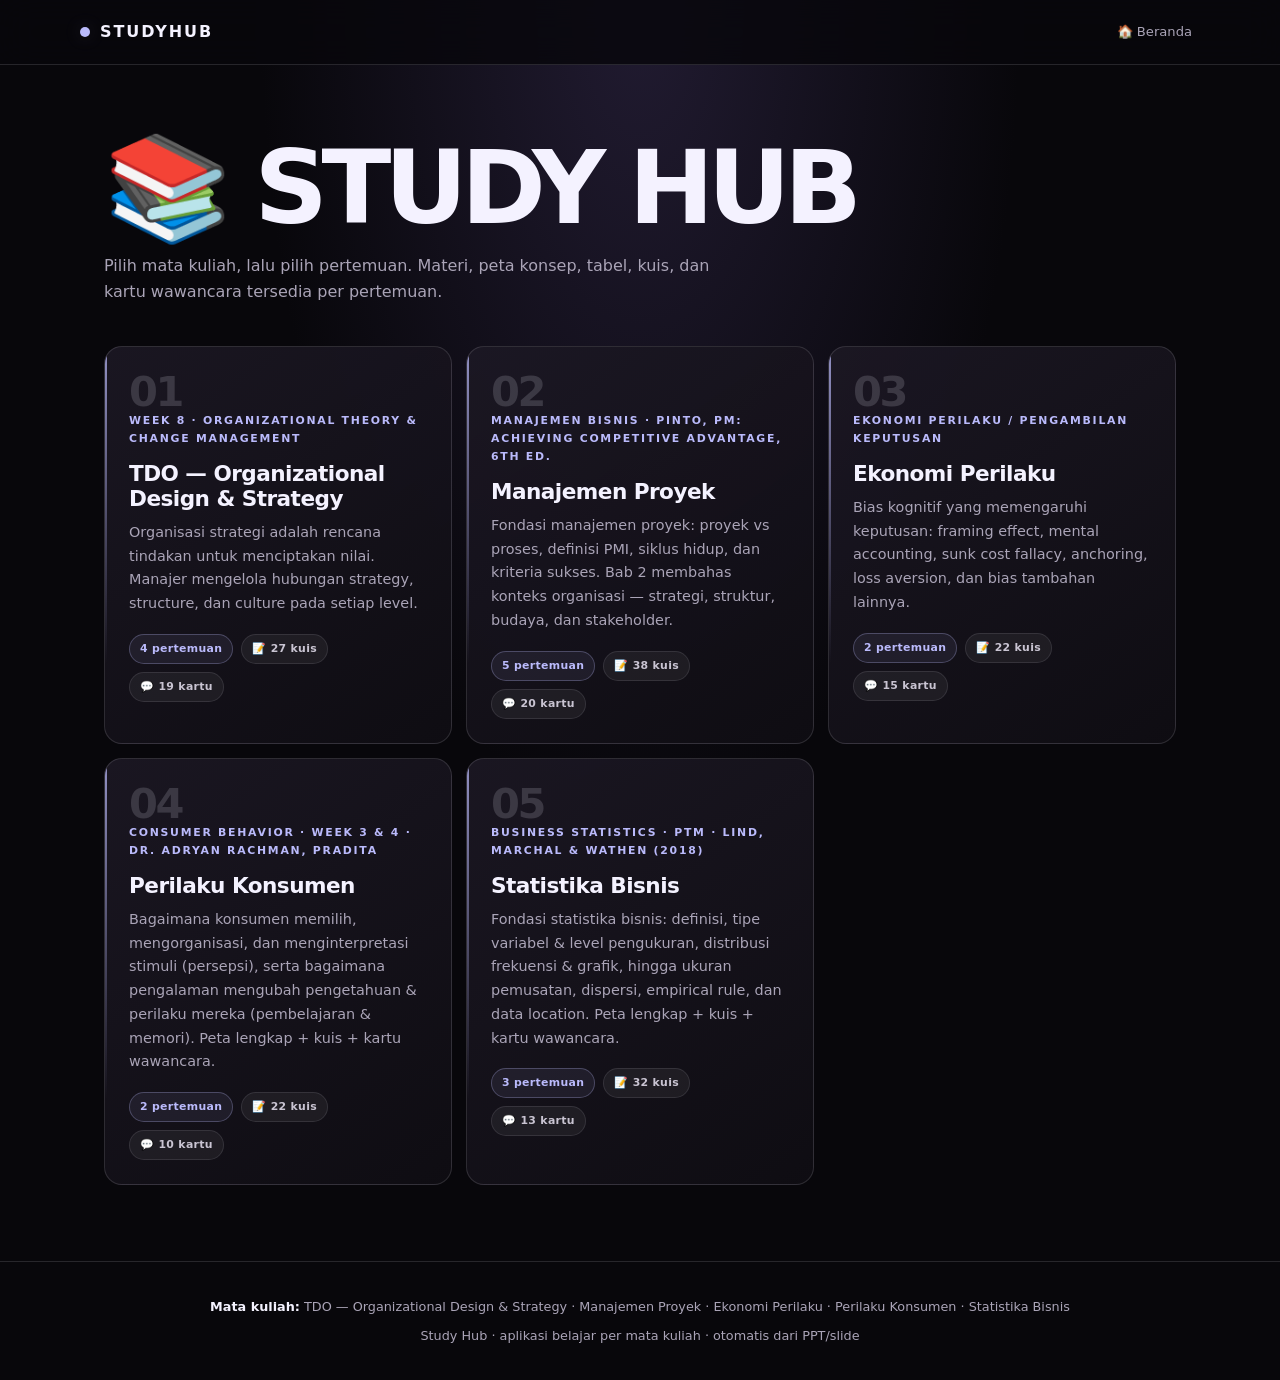
==== StudyHub-Modular/index.html @ 3ec59816 "Add modular StudyHub with refreshed design" ====
<!DOCTYPE html>
<html lang="id">
<head>
<meta charset="UTF-8">
<meta name="viewport" content="width=device-width, initial-scale=1.0">
<title>Belajar — Study Hub per Mata Kuliah</title>
<link rel="stylesheet" href="style.css">
</head>
<body>

<div class="topbar">
  <div class="wrap topin">
    <div class="brand" onclick="goHome()"><span class="dot"></span>StudyHub</div>
    <div class="crumbs" id="crumbs"></div>
  </div>
</div>

<div class="wrap">
  <!-- HOME: daftar mata kuliah -->
  <div class="view" id="viewHome">
    <h1 class="htitle">📚 Study Hub</h1>
    <p class="hsub">Pilih mata kuliah, lalu pilih pertemuan. Materi, peta konsep, tabel, kuis, dan kartu wawancara tersedia per pertemuan.</p>
    <div class="cgrid" id="courseGrid"></div>
  </div>

  <!-- COURSE: pilihan pertemuan -->
  <div class="view" id="viewCourse" hidden>
    <button class="backbtn" onclick="goHome()">← Kembali ke daftar mata kuliah</button>
    <div id="courseHead"></div>
    <h3 style="margin:22px 0 12px;font-size:1.1rem">Pilih pertemuan</h3>
    <div class="plist" id="ptmList"></div>
  </div>

  <!-- PERTEMUAN: konten -->
  <div class="view" id="viewPtm" hidden>
    <button class="backbtn" onclick="goCourse(cur.course)">← Kembali ke pertemuan</button>
    <div id="ptmMount"></div>
  </div>
</div>

<footer>
  <div class="wrap">
    <p id="footSrc"></p>
    <p style="margin-top:8px">Study Hub · aplikasi belajar per mata kuliah · otomatis dari PPT/slide</p>
  </div>
</footer>

<script src="data/tdo.js"></script>
<script src="data/manajemen-proyek.js"></script>
<script src="data/ekonomi-perilaku.js"></script>
<script src="data/perilaku-konsumen.js"></script>
<script src="data/statistika-bisnis.js"></script>
<script src="app.js"></script>
</body>
</html>
---- StudyHub-Modular/style.css ----
:root{
  --bg:#08070b; --bg2:#121017; --card:#17141d; --card2:#211c29;
  --ink:#f4f2ff; --muted:#aaa4b7; --line:rgba(244,242,255,.13);
  --accent:#babafb; --accent2:#8878ff; --ok:#72d4ad; --bad:#ff718c; --warn:#f2b979;
  --warm:#f4f2ff; --panel:#100e14; --glow:rgba(186,186,251,.18);
}
*{box-sizing:border-box;margin:0;padding:0}
html{scroll-behavior:smooth}
body{font-family:system-ui,-apple-system,'Segoe UI',sans-serif;
  background:radial-gradient(ellipse at 50% 0%,#211b31 0,var(--bg) 42%);
  color:var(--ink);line-height:1.65;-webkit-font-smoothing:antialiased}
a{color:var(--accent);text-decoration:none;transition:color .2s} a:hover{color:#fff}
.wrap{max-width:1120px;margin:0 auto;padding:0 24px}

/* ---------- top bar ---------- */
.topbar{position:sticky;top:0;z-index:50;background:rgba(8,7,11,.82);
  backdrop-filter:blur(18px);border-bottom:1px solid var(--line)}
.topin{display:flex;align-items:center;justify-content:space-between;padding:16px 0;gap:10px}
.brand{font-weight:800;letter-spacing:.12em;text-transform:uppercase;display:flex;align-items:center;gap:10px;white-space:nowrap;cursor:pointer}
.brand .dot{width:10px;height:10px;border-radius:50%;background:var(--accent);box-shadow:0 0 18px var(--glow)}
.crumbs{display:flex;gap:6px;align-items:center;flex-wrap:wrap;color:var(--muted);font-size:.82rem;min-width:0}
.crumbs button{background:none;border:none;color:var(--muted);cursor:pointer;font:inherit;padding:5px 8px;border-radius:999px;transition:.2s}
.crumbs button:hover{color:var(--ink);background:rgba(244,242,255,.08)}
.crumbs .cur{color:var(--ink);font-weight:600}
.crumbs .sep{opacity:.4}

/* ---------- views ---------- */
.view{padding:clamp(32px,6vw,76px) 0;min-height:60vh}
.view[hidden]{display:none}
.htitle{font-size:clamp(3rem,8vw,6.4rem);letter-spacing:-.065em;line-height:.92;font-weight:700;text-transform:uppercase;margin-bottom:18px;max-width:900px}
.hsub{color:var(--muted);font-size:1rem;margin-bottom:40px;max-width:620px}

/* course grid */
.cgrid{display:grid;grid-template-columns:repeat(auto-fill,minmax(280px,1fr));gap:14px}
.ccard{position:relative;background:linear-gradient(145deg,rgba(28,24,36,.92),rgba(15,13,19,.96));
  border:1px solid var(--line);border-radius:18px;padding:24px;cursor:pointer;transition:transform .28s,border-color .28s,background .28s;overflow:hidden;min-height:220px}
.ccard:before{content:"";position:absolute;inset:0 auto 0 0;width:2px;background:linear-gradient(180deg,var(--accent),transparent 80%);opacity:.75}
.ccard:hover{transform:translateY(-5px);border-color:rgba(186,186,251,.42);background:linear-gradient(145deg,#211b2b,#15121b)}
.ccard .cnum{font-size:2.6rem;font-weight:700;color:rgba(244,242,255,.16);line-height:1;letter-spacing:-.06em}
.ccard h3{font-size:1.35rem;margin:14px 0 6px;letter-spacing:-.025em;line-height:1.15}
.ccard .ceb{color:var(--accent);font-weight:600;font-size:.68rem;letter-spacing:.16em;text-transform:uppercase}
.ccard p{color:var(--muted);font-size:.9rem;margin-top:9px;max-width:56ch}
.ccard .ctags{display:flex;gap:8px;flex-wrap:wrap;margin-top:18px}
.tag{font-size:.68rem;font-weight:600;letter-spacing:.03em;padding:5px 10px;border-radius:999px;background:rgba(244,242,255,.055);color:#c9c4d2;border:1px solid rgba(244,242,255,.1)}
.tag.a{color:var(--accent);border-color:rgba(186,186,251,.28);background:rgba(186,186,251,.08)}

/* pertemuan list */
.plist{display:grid;grid-template-columns:repeat(auto-fill,minmax(300px,1fr));gap:12px}
.pcard{background:rgba(23,20,29,.82);border:1px solid var(--line);
  border-radius:14px;padding:17px;cursor:pointer;transition:.24s;display:flex;gap:14px;align-items:flex-start}
.pcard:hover{transform:translateY(-3px);border-color:rgba(186,186,251,.38);background:#1d1924}
.pcard .pnum{flex:0 0 44px;height:44px;border-radius:50%;background:rgba(186,186,251,.12);
  color:var(--accent);font-weight:700;display:grid;place-items:center;font-size:.95rem}
.pcard h4{font-size:1.05rem;margin-bottom:4px}
.pcard .psub{color:var(--muted);font-size:.86rem}
.pcard .ptags{display:flex;gap:7px;flex-wrap:wrap;margin-top:10px}

/* content sections */
.course{padding:10px 0}
.cbanner{display:flex;align-items:flex-start;gap:18px;margin-bottom:14px;flex-wrap:wrap}
.cnum{font-size:2.6rem;font-weight:700;color:rgba(244,242,255,.18);line-height:1;letter-spacing:-.06em}
.chdr h2{font-size:clamp(1.8rem,4vw,3rem);letter-spacing:-.045em;line-height:1.02;margin:5px 0}
.eyebrow{color:var(--accent);font-weight:600;font-size:.68rem;letter-spacing:.16em;text-transform:uppercase}
.csummary{color:var(--muted);margin-top:8px;max-width:720px}
.ptitle{margin:22px 0 4px;font-size:1.35rem;letter-spacing:-.02em}
.subsec{margin:34px 0}
.sec-h{display:flex;align-items:center;gap:12px;margin-bottom:12px}
.sec-h h3{font-size:1.3rem;letter-spacing:-.025em}
.sec-h .n{background:rgba(186,186,251,.1);color:var(--accent);font-weight:700;font-size:.8rem;
  width:30px;height:30px;border-radius:50%;display:grid;place-items:center}
.sec-sub{color:var(--muted);margin-bottom:16px;max-width:720px;font-size:.92rem}
.backbtn{background:rgba(244,242,255,.055);color:var(--muted);border:1px solid var(--line);
  padding:9px 15px;border-radius:999px;cursor:pointer;font:inherit;font-size:.84rem;font-weight:600;margin-bottom:12px;transition:.2s}
.backbtn:hover{color:var(--ink);border-color:rgba(186,186,251,.45);background:rgba(186,186,251,.08)}
.tbl-wrap{overflow-x:auto;border:1px solid var(--line);border-radius:13px;background:rgba(18,16,23,.7)}
.tbl-wrap table{border-collapse:collapse;width:100%;font-size:.88rem;min-width:560px}
.tbl-wrap th,.tbl-wrap td{padding:11px 13px;text-align:left;border-bottom:1px solid var(--line);vertical-align:top}
.tbl-wrap th{background:rgba(186,186,251,.08);font-weight:700}
.tbl-wrap td.f{font-weight:700;color:var(--accent)}
.tbl-wrap tr:last-child td{border-bottom:none}
.low{color:#8de0bd}.diff{color:#ff9aad}
.qbox{background:linear-gradient(145deg,#191620,#100e14);border:1px solid var(--line);border-radius:16px;padding:22px}
.qmeta{display:flex;justify-content:space-between;color:var(--muted);font-size:.82rem;margin:4px 0 12px}
.pbar{height:5px;background:rgba(244,242,255,.1);border-radius:999px;overflow:hidden;margin-bottom:16px}
.pfill{height:100%;background:linear-gradient(90deg,var(--accent2),var(--accent));width:0;transition:.3s}
.qtext{font-size:1.08rem;font-weight:600;margin-bottom:14px}
.opts{display:flex;flex-direction:column;gap:9px}
.opt{text-align:left;background:rgba(244,242,255,.045);border:1px solid var(--line);color:var(--ink);
  padding:12px 14px;border-radius:10px;cursor:pointer;font-size:.94rem;transition:.18s;display:flex;gap:11px}
.opt:hover:not(:disabled){border-color:rgba(186,186,251,.55);background:rgba(186,186,251,.08)}
.opt .k{flex:0 0 23px;height:23px;border-radius:50%;background:rgba(244,242,255,.1);display:grid;place-items:center;font-weight:700;font-size:.76rem}
.opt.correct{border-color:var(--ok);background:rgba(114,212,173,.12)}
.opt.correct .k{background:var(--ok);color:#07140f}
.opt.wrong{border-color:var(--bad);background:rgba(255,113,140,.12)}
.opt.wrong .k{background:var(--bad);color:#1a070c}
.opt:disabled{cursor:default}
.fb{margin-top:13px;padding:12px 14px;border-radius:10px;font-size:.9rem;display:none;border-left:3px solid}
.fb.show{display:block}.fb.ok{background:rgba(114,212,173,.1);border-color:var(--ok)}
.fb.bad{background:rgba(255,113,140,.1);border-color:var(--bad)}
.btn{background:var(--accent);color:#100e14;border:none;
  padding:11px 18px;border-radius:999px;font-weight:700;cursor:pointer;margin-top:14px;transition:.2s}
.btn:hover{filter:brightness(1.12);transform:translateY(-1px)}
.btn.ghost{background:rgba(244,242,255,.06);color:var(--ink);border:1px solid var(--line)}
.scorepill{background:rgba(244,242,255,.07);padding:5px 13px;border-radius:999px;font-weight:700;font-size:.84rem}
.rescore{font-size:2.8rem;font-weight:700;text-align:center;color:var(--accent);margin:6px 0}
.review{margin-top:16px}
.rvi{padding:12px;border:1px solid var(--line);border-radius:10px;margin-bottom:8px;background:rgba(244,242,255,.04)}
.rvi .rq{font-weight:600;margin-bottom:3px;font-size:.9rem}.rvi .ra{font-size:.84rem}
.ra.ok{color:var(--ok)}.ra.bad{color:var(--bad)}
.hidden{display:none}
.wcard{background:linear-gradient(145deg,rgba(28,24,36,.9),rgba(16,14,20,.95));border:1px solid var(--line);border-radius:14px;padding:19px;margin-bottom:12px}
.wcard h4{font-size:1.02rem;margin-bottom:4px}
.wcard .concept{color:var(--accent);font-style:normal;font-size:.78rem;letter-spacing:.06em;text-transform:uppercase;margin-bottom:11px}
.wcard .q{margin:9px 0}
.wcard .q .t{font-weight:700}.wcard .q .a{color:var(--muted);font-size:.9rem}
footer{padding:34px 0;color:var(--muted);font-size:.8rem;text-align:center;border-top:1px solid var(--line)}
footer b{color:var(--ink)}
@media(max-width:600px){.wrap{padding:0 17px}.cbanner h2{font-size:1.6rem}.htitle{font-size:clamp(2.8rem,15vw,4.5rem)}.crumbs{font-size:.76rem}.ccard{min-height:0;padding:21px}.qbox{padding:16px}}
.grid{display:grid;grid-template-columns:repeat(auto-fill,minmax(258px,1fr));gap:12px}
.card{background:linear-gradient(145deg,rgba(28,24,36,.9),rgba(16,14,20,.95));border:1px solid var(--line);
  border-radius:14px;padding:19px;transition:.25s}
.card:hover{transform:translateY(-3px);border-color:rgba(186,186,251,.32);box-shadow:0 18px 40px rgba(0,0,0,.18)}
.card h4{font-size:1rem;margin-bottom:8px;display:flex;align-items:center;gap:8px}
.card .lvl{font-size:.62rem;font-weight:700;letter-spacing:.1em;padding:4px 9px;border-radius:999px;
  background:rgba(186,186,251,.1);color:var(--accent)}
.card p{color:var(--muted);font-size:.9rem}
.card ul{margin:8px 0 0 17px;color:var(--muted);font-size:.88rem}

.tbl-wrap{overflow-x:auto;border:1px solid var(--line);border-radius:13px}
table{border-collapse:collapse;width:100%;font-size:.88rem;min-width:560px}
th,td{padding:10px 12px;text-align:left;border-bottom:1px solid var(--line);vertical-align:top}
th{background:var(--card2);font-weight:700}
td.f{font-weight:700;color:var(--accent)}
tr:last-child td{border-bottom:none}
.low{color:#86efac}.diff{color:#fca5a5}

.qbox{background:var(--card);border:1px solid var(--line);border-radius:17px;padding:22px}
.qmeta{display:flex;justify-content:space-between;color:var(--muted);font-size:.83rem;margin:4px 0 12px}
.pbar{height:8px;background:var(--bg2);border-radius:999px;overflow:hidden;margin-bottom:16px}
.pfill{height:100%;background:linear-gradient(90deg,var(--accent),#a5f3fc);width:0;transition:.3s}
.qtext{font-size:1.08rem;font-weight:600;margin-bottom:14px}
.opts{display:flex;flex-direction:column;gap:9px}
.opt{text-align:left;background:var(--card2);border:2px solid var(--line);color:var(--ink);
  padding:11px 14px;border-radius:11px;cursor:pointer;font-size:.94rem;transition:.15s;display:flex;gap:11px}
.opt:hover:not(:disabled){border-color:var(--accent)}
.opt .k{flex:0 0 23px;height:23px;border-radius:50%;background:var(--line);display:grid;place-items:center;font-weight:700;font-size:.76rem}
.opt.correct{border-color:var(--ok);background:rgba(34,197,94,.13)}
.opt.correct .k{background:var(--ok);color:#05230f}
.opt.wrong{border-color:var(--bad);background:rgba(239,68,68,.13)}
.opt.wrong .k{background:var(--bad);color:#fff}
.opt:disabled{cursor:default}
.fb{margin-top:13px;padding:12px 14px;border-radius:11px;font-size:.9rem;display:none;border-left:4px solid}
.fb.show{display:block}.fb.ok{background:rgba(34,197,94,.12);border-color:var(--ok)}
.fb.bad{background:rgba(239,68,68,.12);border-color:var(--bad)}
.btn{background:linear-gradient(135deg,var(--accent),var(--accent2));color:#06122a;border:none;
  padding:10px 19px;border-radius:11px;font-weight:700;cursor:pointer;margin-top:14px;transition:.15s}
.btn:hover{filter:brightness(1.08)}
.btn.ghost{background:var(--card2);color:var(--ink);border:1px solid var(--line)}
.scorepill{background:var(--card2);padding:5px 13px;border-radius:999px;font-weight:700;font-size:.86rem}
.rescore{font-size:2.6rem;font-weight:800;text-align:center;color:var(--accent);margin:6px 0}
.review{margin-top:16px}
.rvi{padding:11px;border:1px solid var(--line);border-radius:10px;margin-bottom:8px;background:var(--card2)}
.rvi .rq{font-weight:600;margin-bottom:3px;font-size:.9rem}.rvi .ra{font-size:.84rem}
.ra.ok{color:var(--ok)}.ra.bad{color:var(--bad)}
.hidden{display:none}

.wcard{background:var(--card);border:1px solid var(--line);border-radius:15px;padding:17px;margin-bottom:13px}
.wcard h4{font-size:1.05rem;margin-bottom:3px}
.wcard .concept{color:var(--accent);font-style:italic;font-size:.86rem;margin-bottom:10px}
.wcard .q{margin:8px 0}
.wcard .q .t{font-weight:700}.wcard .q .a{color:var(--muted);font-size:.9rem}

/* quiz, table, interview cards, footer and responsive finishing */
.backbtn{background:rgba(244,242,255,.055);color:var(--muted);border:1px solid var(--line);padding:9px 15px;border-radius:999px;cursor:pointer;font:inherit;font-size:.84rem;font-weight:600;margin-bottom:12px;transition:.2s}
.backbtn:hover{color:var(--ink);border-color:rgba(186,186,251,.45);background:rgba(186,186,251,.08)}
.tbl-wrap{overflow-x:auto;border:1px solid var(--line);border-radius:13px;background:rgba(18,16,23,.7)}
table{border-collapse:collapse;width:100%;font-size:.88rem;min-width:560px}
th,td{padding:11px 13px;text-align:left;border-bottom:1px solid var(--line);vertical-align:top}
th{background:rgba(186,186,251,.08);font-weight:700}
td.f{font-weight:700;color:var(--accent)}
tr:last-child td{border-bottom:none}
.low{color:#8de0bd}.diff{color:#ff9aad}
.qbox{background:linear-gradient(145deg,#191620,#100e14);border:1px solid var(--line);border-radius:16px;padding:22px}
.qmeta{display:flex;justify-content:space-between;color:var(--muted);font-size:.82rem;margin:4px 0 12px}
.pbar{height:5px;background:rgba(244,242,255,.1);border-radius:999px;overflow:hidden;margin-bottom:16px}
.pfill{height:100%;background:linear-gradient(90deg,var(--accent2),var(--accent));width:0;transition:.3s}
.qtext{font-size:1.08rem;font-weight:600;margin-bottom:14px}
.opts{display:flex;flex-direction:column;gap:9px}
.opt{text-align:left;background:rgba(244,242,255,.045);border:1px solid var(--line);color:var(--ink);padding:12px 14px;border-radius:10px;cursor:pointer;font-size:.94rem;transition:.18s;display:flex;gap:11px}
.opt:hover:not(:disabled){border-color:rgba(186,186,251,.55);background:rgba(186,186,251,.08)}
.opt .k{flex:0 0 23px;height:23px;border-radius:50%;background:rgba(244,242,255,.1);display:grid;place-items:center;font-weight:700;font-size:.76rem}
.opt.correct{border-color:var(--ok);background:rgba(114,212,173,.12)}.opt.correct .k{background:var(--ok);color:#07140f}
.opt.wrong{border-color:var(--bad);background:rgba(255,113,140,.12)}.opt.wrong .k{background:var(--bad);color:#1a070c}
.opt:disabled{cursor:default}
.fb{margin-top:13px;padding:12px 14px;border-radius:10px;font-size:.9rem;display:none;border-left:3px solid}
.fb.show{display:block}.fb.ok{background:rgba(114,212,173,.1);border-color:var(--ok)}.fb.bad{background:rgba(255,113,140,.1);border-color:var(--bad)}
.btn{background:var(--accent);color:#100e14;border:none;padding:11px 18px;border-radius:999px;font-weight:700;cursor:pointer;margin-top:14px;transition:.2s}
.btn:hover{filter:brightness(1.12);transform:translateY(-1px)}.btn.ghost{background:rgba(244,242,255,.06);color:var(--ink);border:1px solid var(--line)}
.scorepill{background:rgba(244,242,255,.07);padding:5px 13px;border-radius:999px;font-weight:700;font-size:.84rem}
.rescore{font-size:2.8rem;font-weight:700;text-align:center;color:var(--accent);margin:6px 0}
.review{margin-top:16px}.rvi{padding:12px;border:1px solid var(--line);border-radius:10px;margin-bottom:8px;background:rgba(244,242,255,.04)}
.rvi .rq{font-weight:600;margin-bottom:3px;font-size:.9rem}.rvi .ra{font-size:.84rem}.ra.ok{color:var(--ok)}.ra.bad{color:var(--bad)}
.hidden{display:none}
.wcard{background:linear-gradient(145deg,rgba(28,24,36,.9),rgba(16,14,20,.95));border:1px solid var(--line);border-radius:14px;padding:19px;margin-bottom:12px}
.wcard h4{font-size:1.02rem;margin-bottom:4px}.wcard .concept{color:var(--accent);font-style:normal;font-size:.78rem;letter-spacing:.06em;text-transform:uppercase;margin-bottom:11px}
.wcard .q{margin:9px 0}.wcard .q .t{font-weight:700}.wcard .q .a{color:var(--muted);font-size:.9rem}
footer{padding:34px 0;color:var(--muted);font-size:.8rem;text-align:center;border-top:1px solid var(--line)}footer b{color:var(--ink)}
@media(max-width:600px){.wrap{padding:0 17px}.cbanner h2{font-size:1.6rem}.htitle{font-size:clamp(2.8rem,15vw,4.5rem)}.crumbs{font-size:.76rem}.ccard{min-height:0;padding:21px}.qbox{padding:16px}}
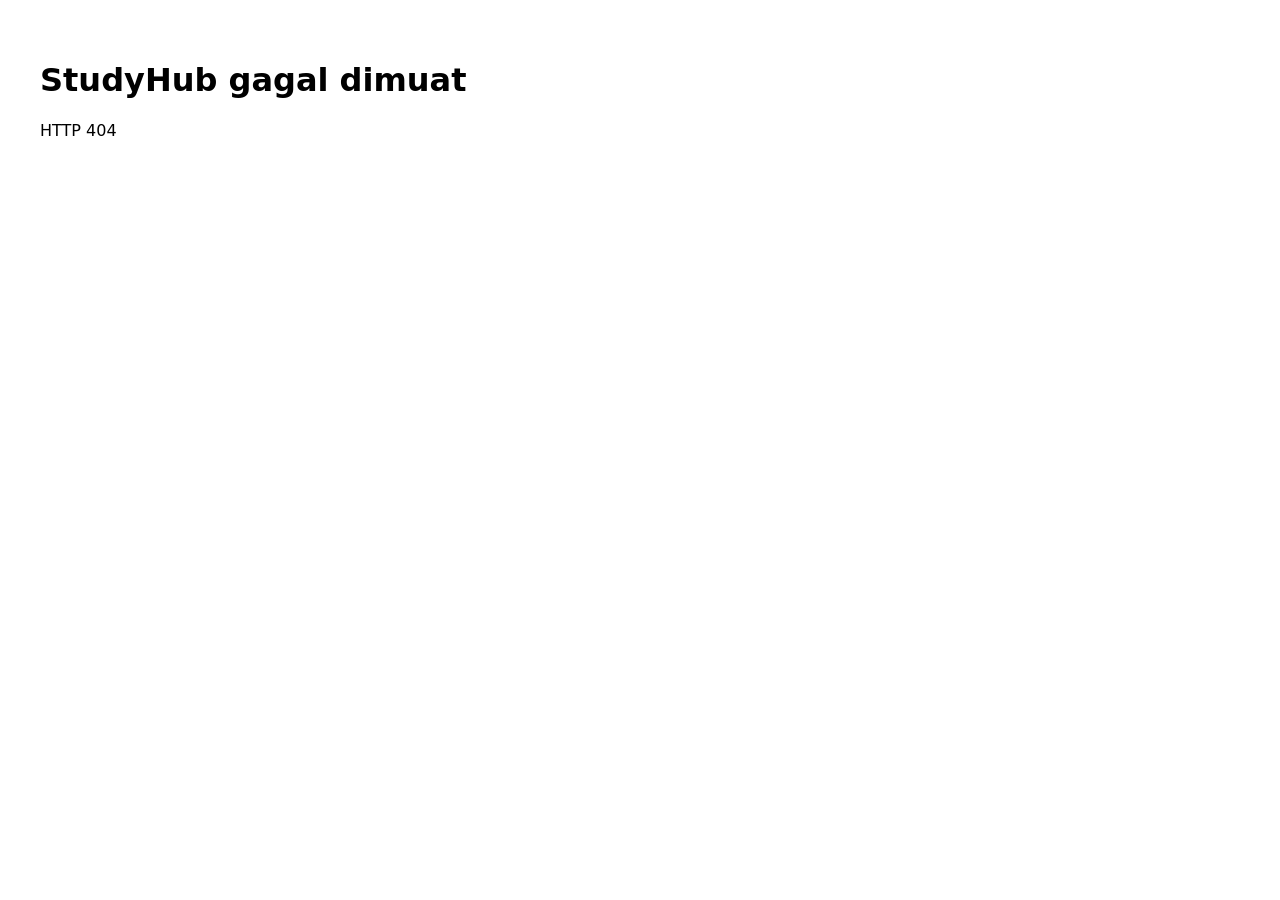
==== commit d46e01e5: "Serve modular StudyHub from GitHub Pages root" ====
--- a/StudyHub-Modular/index.html
+++ b/StudyHub-Modular/index.html
@@ -3,53 +3,31 @@
 <head>
 <meta charset="UTF-8">
 <meta name="viewport" content="width=device-width, initial-scale=1.0">
-<title>Belajar — Study Hub per Mata Kuliah</title>
-<link rel="stylesheet" href="style.css">
+<title>StudyHub — Belajar per Mata Kuliah</title>
+<link rel="stylesheet" href="StudyHub-Modular/style.css">
 </head>
 <body>
-
-<div class="topbar">
-  <div class="wrap topin">
-    <div class="brand" onclick="goHome()"><span class="dot"></span>StudyHub</div>
-    <div class="crumbs" id="crumbs"></div>
-  </div>
-</div>
-
-<div class="wrap">
-  <!-- HOME: daftar mata kuliah -->
-  <div class="view" id="viewHome">
-    <h1 class="htitle">📚 Study Hub</h1>
-    <p class="hsub">Pilih mata kuliah, lalu pilih pertemuan. Materi, peta konsep, tabel, kuis, dan kartu wawancara tersedia per pertemuan.</p>
-    <div class="cgrid" id="courseGrid"></div>
-  </div>
-
-  <!-- COURSE: pilihan pertemuan -->
-  <div class="view" id="viewCourse" hidden>
-    <button class="backbtn" onclick="goHome()">← Kembali ke daftar mata kuliah</button>
-    <div id="courseHead"></div>
-    <h3 style="margin:22px 0 12px;font-size:1.1rem">Pilih pertemuan</h3>
-    <div class="plist" id="ptmList"></div>
-  </div>
-
-  <!-- PERTEMUAN: konten -->
-  <div class="view" id="viewPtm" hidden>
-    <button class="backbtn" onclick="goCourse(cur.course)">← Kembali ke pertemuan</button>
-    <div id="ptmMount"></div>
-  </div>
-</div>
-
-<footer>
-  <div class="wrap">
-    <p id="footSrc"></p>
-    <p style="margin-top:8px">Study Hub · aplikasi belajar per mata kuliah · otomatis dari PPT/slide</p>
-  </div>
-</footer>
-
-<script src="data/tdo.js"></script>
-<script src="data/manajemen-proyek.js"></script>
-<script src="data/ekonomi-perilaku.js"></script>
-<script src="data/perilaku-konsumen.js"></script>
-<script src="data/statistika-bisnis.js"></script>
-<script src="app.js"></script>
+<div id="studyhub-app"></div>
+<script>
+(async function(){
+  const root=document.getElementById('studyhub-app');
+  try {
+    const response=await fetch('StudyHub-Modular/index.html',{cache:'no-store'});
+    if(!response.ok) throw new Error('HTTP '+response.status);
+    const doc=new DOMParser().parseFromString(await response.text(),'text/html');
+    root.innerHTML=doc.body.innerHTML;
+    for(const item of Array.from(doc.querySelectorAll('script[src]'))){
+      const script=document.createElement('script');
+      script.src='StudyHub-Modular/'+item.getAttribute('src').replace(/^\.\//,'');
+      script.async=false;
+      document.body.appendChild(script);
+      await new Promise((resolve,reject)=>{script.onload=resolve;script.onerror=()=>reject(new Error('Gagal memuat '+script.src));});
+    }
+  } catch(error) {
+    root.innerHTML='<main style="font-family:system-ui;padding:2rem"><h1>StudyHub gagal dimuat</h1><p>'+String(error.message)+'</p></main>';
+    console.error(error);
+  }
+})();
+</script>
 </body>
 </html>
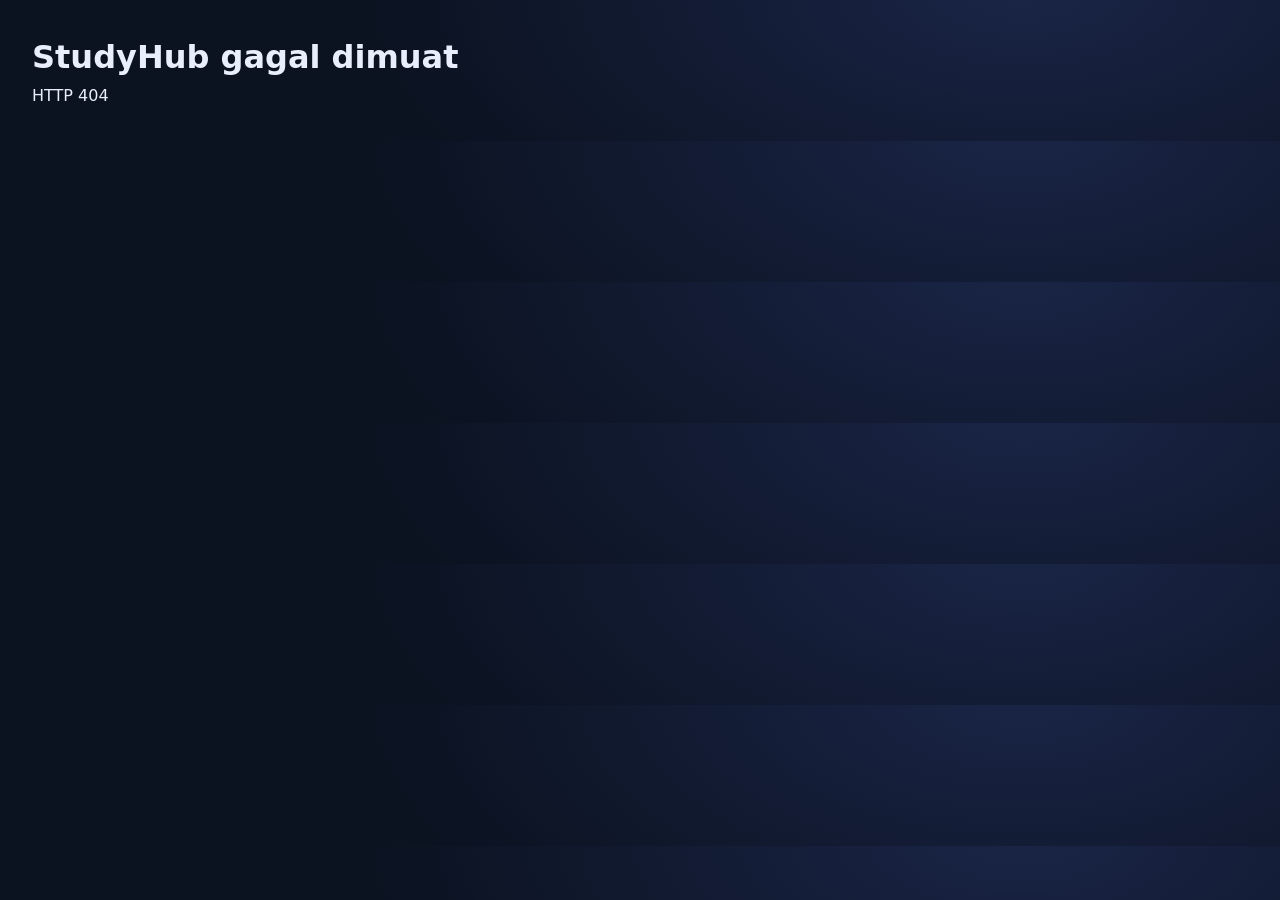
==== commit 3c432016: "Add GitHub Pages root entry for modular app" ====
--- a/StudyHub-Modular/index.html
+++ b/StudyHub-Modular/index.html
@@ -4,7 +4,140 @@
 <meta charset="UTF-8">
 <meta name="viewport" content="width=device-width, initial-scale=1.0">
 <title>StudyHub — Belajar per Mata Kuliah</title>
-<link rel="stylesheet" href="StudyHub-Modular/style.css">
+<style>
+:root{
+  --bg:#0b1220; --bg2:#111a2e; --card:#16213a; --card2:#1c2947;
+  --ink:#e8eefc; --muted:#9fb0d0; --line:#26375c;
+  --accent:#38bdf8; --accent2:#6366f1; --ok:#22c55e; --bad:#ef4444; --warn:#f59e0b;
+}
+*{box-sizing:border-box;margin:0;padding:0}
+html{scroll-behavior:smooth}
+body{font-family:-apple-system,BlinkMacSystemFont,"Segoe UI",Roboto,sans-serif;
+  background:radial-gradient(1200px 600px at 80% -10%,#1a2547 0,var(--bg) 55%);
+  color:var(--ink);line-height:1.6;-webkit-font-smoothing:antialiased}
+a{color:var(--accent);text-decoration:none}
+.wrap{max-width:1040px;margin:0 auto;padding:0 18px}
+
+/* ---------- top bar ---------- */
+.topbar{position:sticky;top:0;z-index:50;background:rgba(11,18,32,.88);
+  backdrop-filter:blur(10px);border-bottom:1px solid var(--line)}
+.topin{display:flex;align-items:center;justify-content:space-between;padding:11px 0;gap:10px}
+.brand{font-weight:800;letter-spacing:.3px;display:flex;align-items:center;gap:9px;white-space:nowrap;cursor:pointer}
+.brand .dot{width:11px;height:11px;border-radius:50%;background:linear-gradient(135deg,var(--accent),var(--accent2))}
+.crumbs{display:flex;gap:6px;align-items:center;flex-wrap:wrap;color:var(--muted);font-size:.85rem;min-width:0}
+.crumbs button{background:none;border:none;color:var(--muted);cursor:pointer;font:inherit;padding:3px 6px;border-radius:7px}
+.crumbs button:hover{color:var(--ink);background:var(--card2)}
+.crumbs .cur{color:var(--ink);font-weight:600}
+.crumbs .sep{opacity:.5}
+
+/* ---------- views ---------- */
+.view{padding:30px 0;min-height:60vh}
+.view[hidden]{display:none}
+.htitle{font-size:1.9rem;letter-spacing:-.5px;margin-bottom:6px}
+.hsub{color:var(--muted);margin-bottom:24px;max-width:720px}
+
+/* course grid */
+.cgrid{display:grid;grid-template-columns:repeat(auto-fill,minmax(288px,1fr));gap:16px}
+.ccard{position:relative;background:linear-gradient(180deg,var(--card),var(--card2));
+  border:1px solid var(--line);border-radius:17px;padding:20px;cursor:pointer;transition:.18s;overflow:hidden}
+.ccard:hover{transform:translateY(-4px);border-color:var(--accent)}
+.ccard .cnum{font-size:2.3rem;font-weight:900;color:var(--line);line-height:1}
+.ccard h3{font-size:1.2rem;margin:10px 0 6px;letter-spacing:-.3px}
+.ccard .ceb{color:var(--accent);font-weight:700;font-size:.74rem;letter-spacing:.8px;text-transform:uppercase}
+.ccard p{color:var(--muted);font-size:.9rem;margin-top:8px}
+.ccard .ctags{display:flex;gap:8px;flex-wrap:wrap;margin-top:14px}
+.tag{font-size:.72rem;font-weight:700;padding:4px 9px;border-radius:999px;background:var(--bg2);color:var(--muted);border:1px solid var(--line)}
+.tag.a{color:var(--accent);border-color:rgba(56,189,248,.35)}
+
+/* pertemuan list */
+.plist{display:grid;grid-template-columns:repeat(auto-fill,minmax(300px,1fr));gap:14px}
+.pcard{background:linear-gradient(180deg,var(--card),var(--card2));border:1px solid var(--line);
+  border-radius:15px;padding:18px;cursor:pointer;transition:.18s;display:flex;gap:14px;align-items:flex-start}
+.pcard:hover{transform:translateY(-3px);border-color:var(--accent)}
+.pcard .pnum{flex:0 0 44px;height:44px;border-radius:12px;background:linear-gradient(135deg,var(--accent),var(--accent2));
+  color:#06122a;font-weight:800;display:grid;place-items:center;font-size:1.1rem}
+.pcard h4{font-size:1.1rem;margin-bottom:4px}
+.pcard .psub{color:var(--muted);font-size:.88rem}
+.pcard .ptags{display:flex;gap:7px;flex-wrap:wrap;margin-top:10px}
+
+/* content sections */
+.course{padding:10px 0}
+.cbanner{display:flex;align-items:flex-start;gap:16px;margin-bottom:8px;flex-wrap:wrap}
+.cnum{font-size:2.4rem;font-weight:900;color:var(--line);line-height:1}
+.chdr h2{font-size:1.6rem;letter-spacing:-.4px;margin-bottom:4px}
+.eyebrow{color:var(--accent);font-weight:700;font-size:.78rem;letter-spacing:1px;text-transform:uppercase}
+.csummary{color:var(--muted);margin-top:8px;max-width:720px}
+.ptitle{margin:18px 0 4px;font-size:1.25rem}
+
+.subsec{margin:28px 0}
+.sec-h{display:flex;align-items:center;gap:12px;margin-bottom:8px}
+.sec-h h3{font-size:1.25rem;letter-spacing:-.3px}
+.sec-h .n{background:var(--card2);color:var(--accent);font-weight:800;font-size:.85rem;
+  width:30px;height:30px;border-radius:9px;display:grid;place-items:center}
+.sec-sub{color:var(--muted);margin-bottom:16px;max-width:720px;font-size:.94rem}
+
+.grid{display:grid;grid-template-columns:repeat(auto-fill,minmax(258px,1fr));gap:14px}
+.card{background:linear-gradient(180deg,var(--card),var(--card2));border:1px solid var(--line);
+  border-radius:15px;padding:17px;transition:.18s}
+.card:hover{transform:translateY(-3px);border-color:var(--accent)}
+.card h4{font-size:1.02rem;margin-bottom:7px;display:flex;align-items:center;gap:8px}
+.card .lvl{font-size:.64rem;font-weight:800;letter-spacing:.5px;padding:3px 8px;border-radius:999px;
+  background:rgba(56,189,248,.15);color:var(--accent)}
+.card p{color:var(--muted);font-size:.9rem}
+.card ul{margin:7px 0 0 16px;color:var(--muted);font-size:.88rem}
+
+.tbl-wrap{overflow-x:auto;border:1px solid var(--line);border-radius:13px}
+table{border-collapse:collapse;width:100%;font-size:.88rem;min-width:560px}
+th,td{padding:10px 12px;text-align:left;border-bottom:1px solid var(--line);vertical-align:top}
+th{background:var(--card2);font-weight:700}
+td.f{font-weight:700;color:var(--accent)}
+tr:last-child td{border-bottom:none}
+.low{color:#86efac}.diff{color:#fca5a5}
+
+.qbox{background:var(--card);border:1px solid var(--line);border-radius:17px;padding:22px}
+.qmeta{display:flex;justify-content:space-between;color:var(--muted);font-size:.83rem;margin:4px 0 12px}
+.pbar{height:8px;background:var(--bg2);border-radius:999px;overflow:hidden;margin-bottom:16px}
+.pfill{height:100%;background:linear-gradient(90deg,var(--accent),#a5f3fc);width:0;transition:.3s}
+.qtext{font-size:1.08rem;font-weight:600;margin-bottom:14px}
+.opts{display:flex;flex-direction:column;gap:9px}
+.opt{text-align:left;background:var(--card2);border:2px solid var(--line);color:var(--ink);
+  padding:11px 14px;border-radius:11px;cursor:pointer;font-size:.94rem;transition:.15s;display:flex;gap:11px}
+.opt:hover:not(:disabled){border-color:var(--accent)}
+.opt .k{flex:0 0 23px;height:23px;border-radius:50%;background:var(--line);display:grid;place-items:center;font-weight:700;font-size:.76rem}
+.opt.correct{border-color:var(--ok);background:rgba(34,197,94,.13)}
+.opt.correct .k{background:var(--ok);color:#05230f}
+.opt.wrong{border-color:var(--bad);background:rgba(239,68,68,.13)}
+.opt.wrong .k{background:var(--bad);color:#fff}
+.opt:disabled{cursor:default}
+.fb{margin-top:13px;padding:12px 14px;border-radius:11px;font-size:.9rem;display:none;border-left:4px solid}
+.fb.show{display:block}.fb.ok{background:rgba(34,197,94,.12);border-color:var(--ok)}
+.fb.bad{background:rgba(239,68,68,.12);border-color:var(--bad)}
+.btn{background:linear-gradient(135deg,var(--accent),var(--accent2));color:#06122a;border:none;
+  padding:10px 19px;border-radius:11px;font-weight:700;cursor:pointer;margin-top:14px;transition:.15s}
+.btn:hover{filter:brightness(1.08)}
+.btn.ghost{background:var(--card2);color:var(--ink);border:1px solid var(--line)}
+.scorepill{background:var(--card2);padding:5px 13px;border-radius:999px;font-weight:700;font-size:.86rem}
+.rescore{font-size:2.6rem;font-weight:800;text-align:center;color:var(--accent);margin:6px 0}
+.review{margin-top:16px}
+.rvi{padding:11px;border:1px solid var(--line);border-radius:10px;margin-bottom:8px;background:var(--card2)}
+.rvi .rq{font-weight:600;margin-bottom:3px;font-size:.9rem}.rvi .ra{font-size:.84rem}
+.ra.ok{color:var(--ok)}.ra.bad{color:var(--bad)}
+.hidden{display:none}
+
+.wcard{background:var(--card);border:1px solid var(--line);border-radius:15px;padding:17px;margin-bottom:13px}
+.wcard h4{font-size:1.05rem;margin-bottom:3px}
+.wcard .concept{color:var(--accent);font-style:italic;font-size:.86rem;margin-bottom:10px}
+.wcard .q{margin:8px 0}
+.wcard .q .t{font-weight:700}.wcard .q .a{color:var(--muted);font-size:.9rem}
+
+.backbtn{background:var(--card2);color:var(--ink);border:1px solid var(--line);
+  padding:8px 15px;border-radius:10px;cursor:pointer;font:inherit;font-size:.88rem;font-weight:600;margin-bottom:8px}
+.backbtn:hover{border-color:var(--accent)}
+
+footer{padding:30px 0;color:var(--muted);font-size:.82rem;text-align:center;border-top:1px solid var(--line)}
+footer b{color:var(--ink)}
+@media(max-width:600px){.cbanner h2,.htitle{font-size:1.4rem}.crumbs{font-size:.78rem}}
+</style>
 </head>
 <body>
 <div id="studyhub-app"></div>
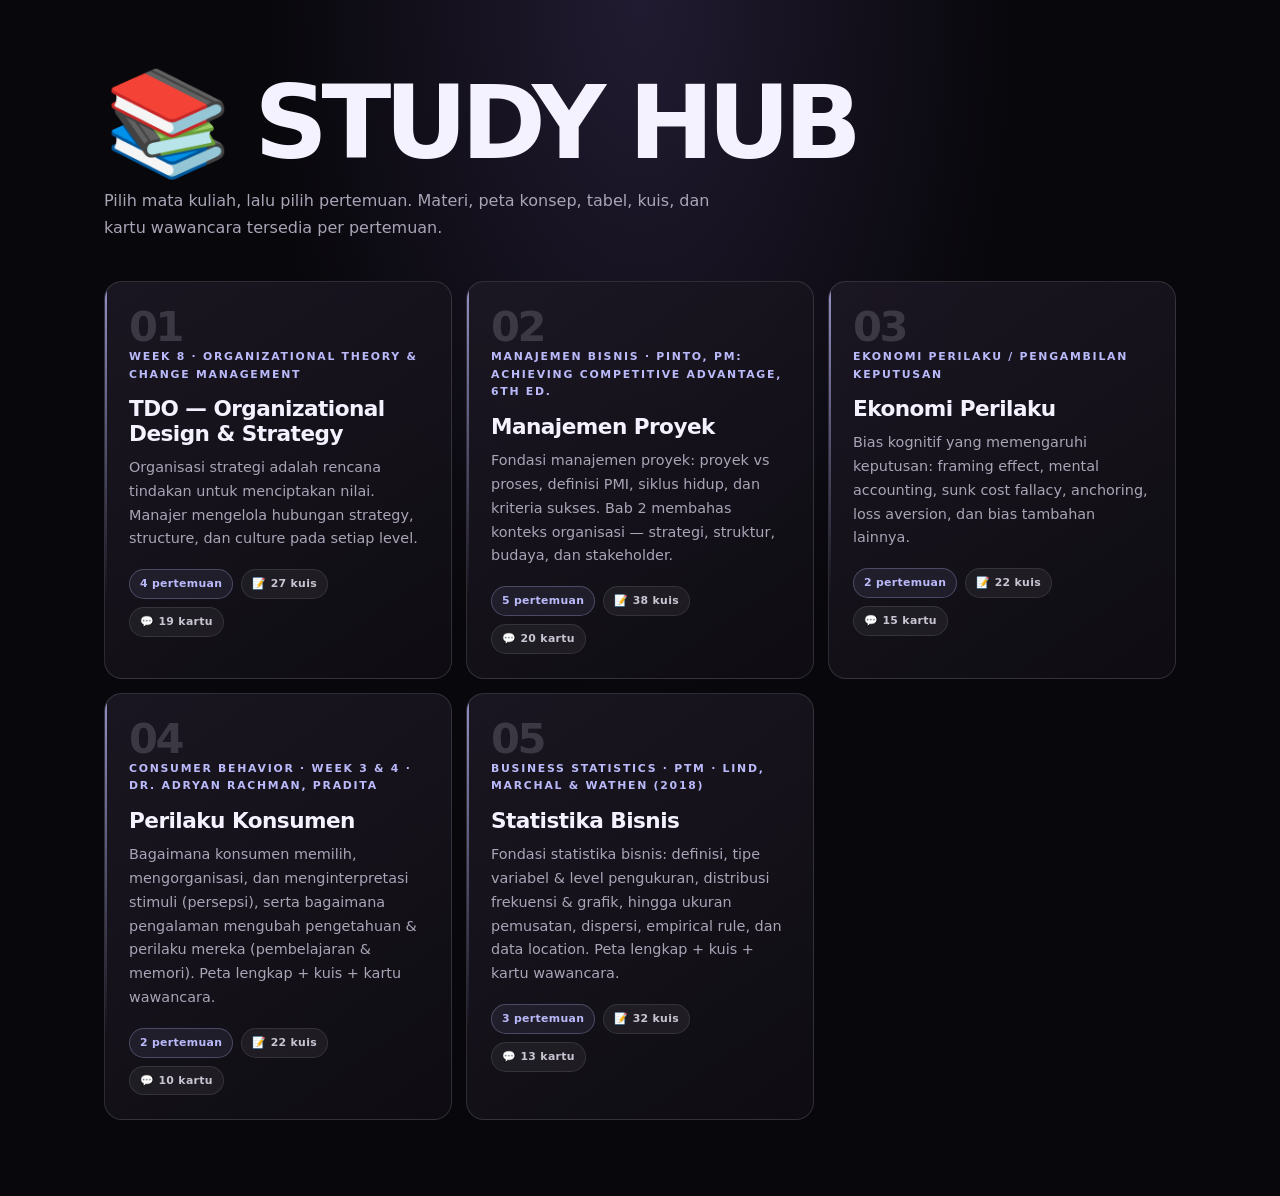
==== commit 409433bf: "Wire GitHub Pages root to modular StudyHub" ====
--- a/StudyHub-Modular/index.html
+++ b/StudyHub-Modular/index.html
@@ -3,164 +3,53 @@
 <head>
 <meta charset="UTF-8">
 <meta name="viewport" content="width=device-width, initial-scale=1.0">
-<title>StudyHub — Belajar per Mata Kuliah</title>
-<style>
-:root{
-  --bg:#0b1220; --bg2:#111a2e; --card:#16213a; --card2:#1c2947;
-  --ink:#e8eefc; --muted:#9fb0d0; --line:#26375c;
-  --accent:#38bdf8; --accent2:#6366f1; --ok:#22c55e; --bad:#ef4444; --warn:#f59e0b;
-}
-*{box-sizing:border-box;margin:0;padding:0}
-html{scroll-behavior:smooth}
-body{font-family:-apple-system,BlinkMacSystemFont,"Segoe UI",Roboto,sans-serif;
-  background:radial-gradient(1200px 600px at 80% -10%,#1a2547 0,var(--bg) 55%);
-  color:var(--ink);line-height:1.6;-webkit-font-smoothing:antialiased}
-a{color:var(--accent);text-decoration:none}
-.wrap{max-width:1040px;margin:0 auto;padding:0 18px}
-
-/* ---------- top bar ---------- */
-.topbar{position:sticky;top:0;z-index:50;background:rgba(11,18,32,.88);
-  backdrop-filter:blur(10px);border-bottom:1px solid var(--line)}
-.topin{display:flex;align-items:center;justify-content:space-between;padding:11px 0;gap:10px}
-.brand{font-weight:800;letter-spacing:.3px;display:flex;align-items:center;gap:9px;white-space:nowrap;cursor:pointer}
-.brand .dot{width:11px;height:11px;border-radius:50%;background:linear-gradient(135deg,var(--accent),var(--accent2))}
-.crumbs{display:flex;gap:6px;align-items:center;flex-wrap:wrap;color:var(--muted);font-size:.85rem;min-width:0}
-.crumbs button{background:none;border:none;color:var(--muted);cursor:pointer;font:inherit;padding:3px 6px;border-radius:7px}
-.crumbs button:hover{color:var(--ink);background:var(--card2)}
-.crumbs .cur{color:var(--ink);font-weight:600}
-.crumbs .sep{opacity:.5}
-
-/* ---------- views ---------- */
-.view{padding:30px 0;min-height:60vh}
-.view[hidden]{display:none}
-.htitle{font-size:1.9rem;letter-spacing:-.5px;margin-bottom:6px}
-.hsub{color:var(--muted);margin-bottom:24px;max-width:720px}
-
-/* course grid */
-.cgrid{display:grid;grid-template-columns:repeat(auto-fill,minmax(288px,1fr));gap:16px}
-.ccard{position:relative;background:linear-gradient(180deg,var(--card),var(--card2));
-  border:1px solid var(--line);border-radius:17px;padding:20px;cursor:pointer;transition:.18s;overflow:hidden}
-.ccard:hover{transform:translateY(-4px);border-color:var(--accent)}
-.ccard .cnum{font-size:2.3rem;font-weight:900;color:var(--line);line-height:1}
-.ccard h3{font-size:1.2rem;margin:10px 0 6px;letter-spacing:-.3px}
-.ccard .ceb{color:var(--accent);font-weight:700;font-size:.74rem;letter-spacing:.8px;text-transform:uppercase}
-.ccard p{color:var(--muted);font-size:.9rem;margin-top:8px}
-.ccard .ctags{display:flex;gap:8px;flex-wrap:wrap;margin-top:14px}
-.tag{font-size:.72rem;font-weight:700;padding:4px 9px;border-radius:999px;background:var(--bg2);color:var(--muted);border:1px solid var(--line)}
-.tag.a{color:var(--accent);border-color:rgba(56,189,248,.35)}
-
-/* pertemuan list */
-.plist{display:grid;grid-template-columns:repeat(auto-fill,minmax(300px,1fr));gap:14px}
-.pcard{background:linear-gradient(180deg,var(--card),var(--card2));border:1px solid var(--line);
-  border-radius:15px;padding:18px;cursor:pointer;transition:.18s;display:flex;gap:14px;align-items:flex-start}
-.pcard:hover{transform:translateY(-3px);border-color:var(--accent)}
-.pcard .pnum{flex:0 0 44px;height:44px;border-radius:12px;background:linear-gradient(135deg,var(--accent),var(--accent2));
-  color:#06122a;font-weight:800;display:grid;place-items:center;font-size:1.1rem}
-.pcard h4{font-size:1.1rem;margin-bottom:4px}
-.pcard .psub{color:var(--muted);font-size:.88rem}
-.pcard .ptags{display:flex;gap:7px;flex-wrap:wrap;margin-top:10px}
-
-/* content sections */
-.course{padding:10px 0}
-.cbanner{display:flex;align-items:flex-start;gap:16px;margin-bottom:8px;flex-wrap:wrap}
-.cnum{font-size:2.4rem;font-weight:900;color:var(--line);line-height:1}
-.chdr h2{font-size:1.6rem;letter-spacing:-.4px;margin-bottom:4px}
-.eyebrow{color:var(--accent);font-weight:700;font-size:.78rem;letter-spacing:1px;text-transform:uppercase}
-.csummary{color:var(--muted);margin-top:8px;max-width:720px}
-.ptitle{margin:18px 0 4px;font-size:1.25rem}
-
-.subsec{margin:28px 0}
-.sec-h{display:flex;align-items:center;gap:12px;margin-bottom:8px}
-.sec-h h3{font-size:1.25rem;letter-spacing:-.3px}
-.sec-h .n{background:var(--card2);color:var(--accent);font-weight:800;font-size:.85rem;
-  width:30px;height:30px;border-radius:9px;display:grid;place-items:center}
-.sec-sub{color:var(--muted);margin-bottom:16px;max-width:720px;font-size:.94rem}
-
-.grid{display:grid;grid-template-columns:repeat(auto-fill,minmax(258px,1fr));gap:14px}
-.card{background:linear-gradient(180deg,var(--card),var(--card2));border:1px solid var(--line);
-  border-radius:15px;padding:17px;transition:.18s}
-.card:hover{transform:translateY(-3px);border-color:var(--accent)}
-.card h4{font-size:1.02rem;margin-bottom:7px;display:flex;align-items:center;gap:8px}
-.card .lvl{font-size:.64rem;font-weight:800;letter-spacing:.5px;padding:3px 8px;border-radius:999px;
-  background:rgba(56,189,248,.15);color:var(--accent)}
-.card p{color:var(--muted);font-size:.9rem}
-.card ul{margin:7px 0 0 16px;color:var(--muted);font-size:.88rem}
-
-.tbl-wrap{overflow-x:auto;border:1px solid var(--line);border-radius:13px}
-table{border-collapse:collapse;width:100%;font-size:.88rem;min-width:560px}
-th,td{padding:10px 12px;text-align:left;border-bottom:1px solid var(--line);vertical-align:top}
-th{background:var(--card2);font-weight:700}
-td.f{font-weight:700;color:var(--accent)}
-tr:last-child td{border-bottom:none}
-.low{color:#86efac}.diff{color:#fca5a5}
-
-.qbox{background:var(--card);border:1px solid var(--line);border-radius:17px;padding:22px}
-.qmeta{display:flex;justify-content:space-between;color:var(--muted);font-size:.83rem;margin:4px 0 12px}
-.pbar{height:8px;background:var(--bg2);border-radius:999px;overflow:hidden;margin-bottom:16px}
-.pfill{height:100%;background:linear-gradient(90deg,var(--accent),#a5f3fc);width:0;transition:.3s}
-.qtext{font-size:1.08rem;font-weight:600;margin-bottom:14px}
-.opts{display:flex;flex-direction:column;gap:9px}
-.opt{text-align:left;background:var(--card2);border:2px solid var(--line);color:var(--ink);
-  padding:11px 14px;border-radius:11px;cursor:pointer;font-size:.94rem;transition:.15s;display:flex;gap:11px}
-.opt:hover:not(:disabled){border-color:var(--accent)}
-.opt .k{flex:0 0 23px;height:23px;border-radius:50%;background:var(--line);display:grid;place-items:center;font-weight:700;font-size:.76rem}
-.opt.correct{border-color:var(--ok);background:rgba(34,197,94,.13)}
-.opt.correct .k{background:var(--ok);color:#05230f}
-.opt.wrong{border-color:var(--bad);background:rgba(239,68,68,.13)}
-.opt.wrong .k{background:var(--bad);color:#fff}
-.opt:disabled{cursor:default}
-.fb{margin-top:13px;padding:12px 14px;border-radius:11px;font-size:.9rem;display:none;border-left:4px solid}
-.fb.show{display:block}.fb.ok{background:rgba(34,197,94,.12);border-color:var(--ok)}
-.fb.bad{background:rgba(239,68,68,.12);border-color:var(--bad)}
-.btn{background:linear-gradient(135deg,var(--accent),var(--accent2));color:#06122a;border:none;
-  padding:10px 19px;border-radius:11px;font-weight:700;cursor:pointer;margin-top:14px;transition:.15s}
-.btn:hover{filter:brightness(1.08)}
-.btn.ghost{background:var(--card2);color:var(--ink);border:1px solid var(--line)}
-.scorepill{background:var(--card2);padding:5px 13px;border-radius:999px;font-weight:700;font-size:.86rem}
-.rescore{font-size:2.6rem;font-weight:800;text-align:center;color:var(--accent);margin:6px 0}
-.review{margin-top:16px}
-.rvi{padding:11px;border:1px solid var(--line);border-radius:10px;margin-bottom:8px;background:var(--card2)}
-.rvi .rq{font-weight:600;margin-bottom:3px;font-size:.9rem}.rvi .ra{font-size:.84rem}
-.ra.ok{color:var(--ok)}.ra.bad{color:var(--bad)}
-.hidden{display:none}
-
-.wcard{background:var(--card);border:1px solid var(--line);border-radius:15px;padding:17px;margin-bottom:13px}
-.wcard h4{font-size:1.05rem;margin-bottom:3px}
-.wcard .concept{color:var(--accent);font-style:italic;font-size:.86rem;margin-bottom:10px}
-.wcard .q{margin:8px 0}
-.wcard .q .t{font-weight:700}.wcard .q .a{color:var(--muted);font-size:.9rem}
-
-.backbtn{background:var(--card2);color:var(--ink);border:1px solid var(--line);
-  padding:8px 15px;border-radius:10px;cursor:pointer;font:inherit;font-size:.88rem;font-weight:600;margin-bottom:8px}
-.backbtn:hover{border-color:var(--accent)}
-
-footer{padding:30px 0;color:var(--muted);font-size:.82rem;text-align:center;border-top:1px solid var(--line)}
-footer b{color:var(--ink)}
-@media(max-width:600px){.cbanner h2,.htitle{font-size:1.4rem}.crumbs{font-size:.78rem}}
-</style>
+<title>Belajar — Study Hub per Mata Kuliah</title>
+<link rel="stylesheet" href="style.css">
 </head>
 <body>
-<div id="studyhub-app"></div>
-<script>
-(async function(){
-  const root=document.getElementById('studyhub-app');
-  try {
-    const response=await fetch('StudyHub-Modular/index.html',{cache:'no-store'});
-    if(!response.ok) throw new Error('HTTP '+response.status);
-    const doc=new DOMParser().parseFromString(await response.text(),'text/html');
-    root.innerHTML=doc.body.innerHTML;
-    for(const item of Array.from(doc.querySelectorAll('script[src]'))){
-      const script=document.createElement('script');
-      script.src='StudyHub-Modular/'+item.getAttribute('src').replace(/^\.\//,'');
-      script.async=false;
-      document.body.appendChild(script);
-      await new Promise((resolve,reject)=>{script.onload=resolve;script.onerror=()=>reject(new Error('Gagal memuat '+script.src));});
-    }
-  } catch(error) {
-    root.innerHTML='<main style="font-family:system-ui;padding:2rem"><h1>StudyHub gagal dimuat</h1><p>'+String(error.message)+'</p></main>';
-    console.error(error);
-  }
-})();
-</script>
+
+<div class="topbar">
+  <div class="wrap topin">
+    <div class="brand" onclick="goHome()"><span class="dot"></span>StudyHub</div>
+    <div class="crumbs" id="crumbs"></div>
+  </div>
+</div>
+
+<div class="wrap">
+  <!-- HOME: daftar mata kuliah -->
+  <div class="view" id="viewHome">
+    <h1 class="htitle">📚 Study Hub</h1>
+    <p class="hsub">Pilih mata kuliah, lalu pilih pertemuan. Materi, peta konsep, tabel, kuis, dan kartu wawancara tersedia per pertemuan.</p>
+    <div class="cgrid" id="courseGrid"></div>
+  </div>
+
+  <!-- COURSE: pilihan pertemuan -->
+  <div class="view" id="viewCourse" hidden>
+    <button class="backbtn" onclick="goHome()">← Kembali ke daftar mata kuliah</button>
+    <div id="courseHead"></div>
+    <h3 style="margin:22px 0 12px;font-size:1.1rem">Pilih pertemuan</h3>
+    <div class="plist" id="ptmList"></div>
+  </div>
+
+  <!-- PERTEMUAN: konten -->
+  <div class="view" id="viewPtm" hidden>
+    <button class="backbtn" onclick="goCourse(cur.course)">← Kembali ke pertemuan</button>
+    <div id="ptmMount"></div>
+  </div>
+</div>
+
+<footer>
+  <div class="wrap">
+    <p id="footSrc"></p>
+    <p style="margin-top:8px">Study Hub · aplikasi belajar per mata kuliah · otomatis dari PPT/slide</p>
+  </div>
+</footer>
+
+<script src="data/tdo.js"></script>
+<script src="data/manajemen-proyek.js"></script>
+<script src="data/ekonomi-perilaku.js"></script>
+<script src="data/perilaku-konsumen.js"></script>
+<script src="data/statistika-bisnis.js"></script>
+<script src="app.js"></script>
 </body>
 </html>
--- a/StudyHub-Modular/style.css
+++ b/StudyHub-Modular/style.css
@@ -0,0 +1,210 @@
+:root{
+  --bg:#08070b; --bg2:#121017; --card:#17141d; --card2:#211c29;
+  --ink:#f4f2ff; --muted:#aaa4b7; --line:rgba(244,242,255,.13);
+  --accent:#babafb; --accent2:#8878ff; --ok:#72d4ad; --bad:#ff718c; --warn:#f2b979;
+  --warm:#f4f2ff; --panel:#100e14; --glow:rgba(186,186,251,.18);
+}
+*{box-sizing:border-box;margin:0;padding:0}
+html{scroll-behavior:smooth}
+body{font-family:system-ui,-apple-system,'Segoe UI',sans-serif;
+  background:radial-gradient(ellipse at 50% 0%,#211b31 0,var(--bg) 42%);
+  color:var(--ink);line-height:1.65;-webkit-font-smoothing:antialiased}
+body>.topbar,body>footer{display:none}
+a{color:var(--accent);text-decoration:none;transition:color .2s} a:hover{color:#fff}
+.wrap{max-width:1120px;margin:0 auto;padding:0 24px}
+
+/* ---------- top bar ---------- */
+.topbar{position:sticky;top:0;z-index:50;background:rgba(8,7,11,.82);
+  backdrop-filter:blur(18px);border-bottom:1px solid var(--line)}
+.topin{display:flex;align-items:center;justify-content:space-between;padding:16px 0;gap:10px}
+.brand{font-weight:800;letter-spacing:.12em;text-transform:uppercase;display:flex;align-items:center;gap:10px;white-space:nowrap;cursor:pointer}
+.brand .dot{width:10px;height:10px;border-radius:50%;background:var(--accent);box-shadow:0 0 18px var(--glow)}
+.crumbs{display:flex;gap:6px;align-items:center;flex-wrap:wrap;color:var(--muted);font-size:.82rem;min-width:0}
+.crumbs button{background:none;border:none;color:var(--muted);cursor:pointer;font:inherit;padding:5px 8px;border-radius:999px;transition:.2s}
+.crumbs button:hover{color:var(--ink);background:rgba(244,242,255,.08)}
+.crumbs .cur{color:var(--ink);font-weight:600}
+.crumbs .sep{opacity:.4}
+
+/* ---------- views ---------- */
+.view{padding:clamp(32px,6vw,76px) 0;min-height:60vh}
+.view[hidden]{display:none}
+.htitle{font-size:clamp(3rem,8vw,6.4rem);letter-spacing:-.065em;line-height:.92;font-weight:700;text-transform:uppercase;margin-bottom:18px;max-width:900px}
+.hsub{color:var(--muted);font-size:1rem;margin-bottom:40px;max-width:620px}
+
+/* course grid */
+.cgrid{display:grid;grid-template-columns:repeat(auto-fill,minmax(280px,1fr));gap:14px}
+.ccard{position:relative;background:linear-gradient(145deg,rgba(28,24,36,.92),rgba(15,13,19,.96));
+  border:1px solid var(--line);border-radius:18px;padding:24px;cursor:pointer;transition:transform .28s,border-color .28s,background .28s;overflow:hidden;min-height:220px}
+.ccard:before{content:"";position:absolute;inset:0 auto 0 0;width:2px;background:linear-gradient(180deg,var(--accent),transparent 80%);opacity:.75}
+.ccard:hover{transform:translateY(-5px);border-color:rgba(186,186,251,.42);background:linear-gradient(145deg,#211b2b,#15121b)}
+.ccard .cnum{font-size:2.6rem;font-weight:700;color:rgba(244,242,255,.16);line-height:1;letter-spacing:-.06em}
+.ccard h3{font-size:1.35rem;margin:14px 0 6px;letter-spacing:-.025em;line-height:1.15}
+.ccard .ceb{color:var(--accent);font-weight:600;font-size:.68rem;letter-spacing:.16em;text-transform:uppercase}
+.ccard p{color:var(--muted);font-size:.9rem;margin-top:9px;max-width:56ch}
+.ccard .ctags{display:flex;gap:8px;flex-wrap:wrap;margin-top:18px}
+.tag{font-size:.68rem;font-weight:600;letter-spacing:.03em;padding:5px 10px;border-radius:999px;background:rgba(244,242,255,.055);color:#c9c4d2;border:1px solid rgba(244,242,255,.1)}
+.tag.a{color:var(--accent);border-color:rgba(186,186,251,.28);background:rgba(186,186,251,.08)}
+
+/* pertemuan list */
+.plist{display:grid;grid-template-columns:repeat(auto-fill,minmax(300px,1fr));gap:12px}
+.pcard{background:rgba(23,20,29,.82);border:1px solid var(--line);
+  border-radius:14px;padding:17px;cursor:pointer;transition:.24s;display:flex;gap:14px;align-items:flex-start}
+.pcard:hover{transform:translateY(-3px);border-color:rgba(186,186,251,.38);background:#1d1924}
+.pcard .pnum{flex:0 0 44px;height:44px;border-radius:50%;background:rgba(186,186,251,.12);
+  color:var(--accent);font-weight:700;display:grid;place-items:center;font-size:.95rem}
+.pcard h4{font-size:1.05rem;margin-bottom:4px}
+.pcard .psub{color:var(--muted);font-size:.86rem}
+.pcard .ptags{display:flex;gap:7px;flex-wrap:wrap;margin-top:10px}
+
+/* content sections */
+.course{padding:10px 0}
+.cbanner{display:flex;align-items:flex-start;gap:18px;margin-bottom:14px;flex-wrap:wrap}
+.cnum{font-size:2.6rem;font-weight:700;color:rgba(244,242,255,.18);line-height:1;letter-spacing:-.06em}
+.chdr h2{font-size:clamp(1.8rem,4vw,3rem);letter-spacing:-.045em;line-height:1.02;margin:5px 0}
+.eyebrow{color:var(--accent);font-weight:600;font-size:.68rem;letter-spacing:.16em;text-transform:uppercase}
+.csummary{color:var(--muted);margin-top:8px;max-width:720px}
+.ptitle{margin:22px 0 4px;font-size:1.35rem;letter-spacing:-.02em}
+.subsec{margin:34px 0}
+.sec-h{display:flex;align-items:center;gap:12px;margin-bottom:12px}
+.sec-h h3{font-size:1.3rem;letter-spacing:-.025em}
+.sec-h .n{background:rgba(186,186,251,.1);color:var(--accent);font-weight:700;font-size:.8rem;
+  width:30px;height:30px;border-radius:50%;display:grid;place-items:center}
+.sec-sub{color:var(--muted);margin-bottom:16px;max-width:720px;font-size:.92rem}
+.backbtn{background:rgba(244,242,255,.055);color:var(--muted);border:1px solid var(--line);
+  padding:9px 15px;border-radius:999px;cursor:pointer;font:inherit;font-size:.84rem;font-weight:600;margin-bottom:12px;transition:.2s}
+.backbtn:hover{color:var(--ink);border-color:rgba(186,186,251,.45);background:rgba(186,186,251,.08)}
+.tbl-wrap{overflow-x:auto;border:1px solid var(--line);border-radius:13px;background:rgba(18,16,23,.7)}
+.tbl-wrap table{border-collapse:collapse;width:100%;font-size:.88rem;min-width:560px}
+.tbl-wrap th,.tbl-wrap td{padding:11px 13px;text-align:left;border-bottom:1px solid var(--line);vertical-align:top}
+.tbl-wrap th{background:rgba(186,186,251,.08);font-weight:700}
+.tbl-wrap td.f{font-weight:700;color:var(--accent)}
+.tbl-wrap tr:last-child td{border-bottom:none}
+.low{color:#8de0bd}.diff{color:#ff9aad}
+.qbox{background:linear-gradient(145deg,#191620,#100e14);border:1px solid var(--line);border-radius:16px;padding:22px}
+.qmeta{display:flex;justify-content:space-between;color:var(--muted);font-size:.82rem;margin:4px 0 12px}
+.pbar{height:5px;background:rgba(244,242,255,.1);border-radius:999px;overflow:hidden;margin-bottom:16px}
+.pfill{height:100%;background:linear-gradient(90deg,var(--accent2),var(--accent));width:0;transition:.3s}
+.qtext{font-size:1.08rem;font-weight:600;margin-bottom:14px}
+.opts{display:flex;flex-direction:column;gap:9px}
+.opt{text-align:left;background:rgba(244,242,255,.045);border:1px solid var(--line);color:var(--ink);
+  padding:12px 14px;border-radius:10px;cursor:pointer;font-size:.94rem;transition:.18s;display:flex;gap:11px}
+.opt:hover:not(:disabled){border-color:rgba(186,186,251,.55);background:rgba(186,186,251,.08)}
+.opt .k{flex:0 0 23px;height:23px;border-radius:50%;background:rgba(244,242,255,.1);display:grid;place-items:center;font-weight:700;font-size:.76rem}
+.opt.correct{border-color:var(--ok);background:rgba(114,212,173,.12)}
+.opt.correct .k{background:var(--ok);color:#07140f}
+.opt.wrong{border-color:var(--bad);background:rgba(255,113,140,.12)}
+.opt.wrong .k{background:var(--bad);color:#1a070c}
+.opt:disabled{cursor:default}
+.fb{margin-top:13px;padding:12px 14px;border-radius:10px;font-size:.9rem;display:none;border-left:3px solid}
+.fb.show{display:block}.fb.ok{background:rgba(114,212,173,.1);border-color:var(--ok)}
+.fb.bad{background:rgba(255,113,140,.1);border-color:var(--bad)}
+.btn{background:var(--accent);color:#100e14;border:none;
+  padding:11px 18px;border-radius:999px;font-weight:700;cursor:pointer;margin-top:14px;transition:.2s}
+.btn:hover{filter:brightness(1.12);transform:translateY(-1px)}
+.btn.ghost{background:rgba(244,242,255,.06);color:var(--ink);border:1px solid var(--line)}
+.scorepill{background:rgba(244,242,255,.07);padding:5px 13px;border-radius:999px;font-weight:700;font-size:.84rem}
+.rescore{font-size:2.8rem;font-weight:700;text-align:center;color:var(--accent);margin:6px 0}
+.review{margin-top:16px}
+.rvi{padding:12px;border:1px solid var(--line);border-radius:10px;margin-bottom:8px;background:rgba(244,242,255,.04)}
+.rvi .rq{font-weight:600;margin-bottom:3px;font-size:.9rem}.rvi .ra{font-size:.84rem}
+.ra.ok{color:var(--ok)}.ra.bad{color:var(--bad)}
+.hidden{display:none}
+.wcard{background:linear-gradient(145deg,rgba(28,24,36,.9),rgba(16,14,20,.95));border:1px solid var(--line);border-radius:14px;padding:19px;margin-bottom:12px}
+.wcard h4{font-size:1.02rem;margin-bottom:4px}
+.wcard .concept{color:var(--accent);font-style:normal;font-size:.78rem;letter-spacing:.06em;text-transform:uppercase;margin-bottom:11px}
+.wcard .q{margin:9px 0}
+.wcard .q .t{font-weight:700}.wcard .q .a{color:var(--muted);font-size:.9rem}
+footer{padding:34px 0;color:var(--muted);font-size:.8rem;text-align:center;border-top:1px solid var(--line)}
+footer b{color:var(--ink)}
+@media(max-width:600px){.wrap{padding:0 17px}.cbanner h2{font-size:1.6rem}.htitle{font-size:clamp(2.8rem,15vw,4.5rem)}.crumbs{font-size:.76rem}.ccard{min-height:0;padding:21px}.qbox{padding:16px}}
+.grid{display:grid;grid-template-columns:repeat(auto-fill,minmax(258px,1fr));gap:12px}
+.card{background:linear-gradient(145deg,rgba(28,24,36,.9),rgba(16,14,20,.95));border:1px solid var(--line);
+  border-radius:14px;padding:19px;transition:.25s}
+.card:hover{transform:translateY(-3px);border-color:rgba(186,186,251,.32);box-shadow:0 18px 40px rgba(0,0,0,.18)}
+.card h4{font-size:1rem;margin-bottom:8px;display:flex;align-items:center;gap:8px}
+.card .lvl{font-size:.62rem;font-weight:700;letter-spacing:.1em;padding:4px 9px;border-radius:999px;
+  background:rgba(186,186,251,.1);color:var(--accent)}
+.card p{color:var(--muted);font-size:.9rem}
+.card ul{margin:8px 0 0 17px;color:var(--muted);font-size:.88rem}
+
+.tbl-wrap{overflow-x:auto;border:1px solid var(--line);border-radius:13px}
+table{border-collapse:collapse;width:100%;font-size:.88rem;min-width:560px}
+th,td{padding:10px 12px;text-align:left;border-bottom:1px solid var(--line);vertical-align:top}
+th{background:var(--card2);font-weight:700}
+td.f{font-weight:700;color:var(--accent)}
+tr:last-child td{border-bottom:none}
+.low{color:#86efac}.diff{color:#fca5a5}
+
+.qbox{background:var(--card);border:1px solid var(--line);border-radius:17px;padding:22px}
+.qmeta{display:flex;justify-content:space-between;color:var(--muted);font-size:.83rem;margin:4px 0 12px}
+.pbar{height:8px;background:var(--bg2);border-radius:999px;overflow:hidden;margin-bottom:16px}
+.pfill{height:100%;background:linear-gradient(90deg,var(--accent),#a5f3fc);width:0;transition:.3s}
+.qtext{font-size:1.08rem;font-weight:600;margin-bottom:14px}
+.opts{display:flex;flex-direction:column;gap:9px}
+.opt{text-align:left;background:var(--card2);border:2px solid var(--line);color:var(--ink);
+  padding:11px 14px;border-radius:11px;cursor:pointer;font-size:.94rem;transition:.15s;display:flex;gap:11px}
+.opt:hover:not(:disabled){border-color:var(--accent)}
+.opt .k{flex:0 0 23px;height:23px;border-radius:50%;background:var(--line);display:grid;place-items:center;font-weight:700;font-size:.76rem}
+.opt.correct{border-color:var(--ok);background:rgba(34,197,94,.13)}
+.opt.correct .k{background:var(--ok);color:#05230f}
+.opt.wrong{border-color:var(--bad);background:rgba(239,68,68,.13)}
+.opt.wrong .k{background:var(--bad);color:#fff}
+.opt:disabled{cursor:default}
+.fb{margin-top:13px;padding:12px 14px;border-radius:11px;font-size:.9rem;display:none;border-left:4px solid}
+.fb.show{display:block}.fb.ok{background:rgba(34,197,94,.12);border-color:var(--ok)}
+.fb.bad{background:rgba(239,68,68,.12);border-color:var(--bad)}
+.btn{background:linear-gradient(135deg,var(--accent),var(--accent2));color:#06122a;border:none;
+  padding:10px 19px;border-radius:11px;font-weight:700;cursor:pointer;margin-top:14px;transition:.15s}
+.btn:hover{filter:brightness(1.08)}
+.btn.ghost{background:var(--card2);color:var(--ink);border:1px solid var(--line)}
+.scorepill{background:var(--card2);padding:5px 13px;border-radius:999px;font-weight:700;font-size:.86rem}
+.rescore{font-size:2.6rem;font-weight:800;text-align:center;color:var(--accent);margin:6px 0}
+.review{margin-top:16px}
+.rvi{padding:11px;border:1px solid var(--line);border-radius:10px;margin-bottom:8px;background:var(--card2)}
+.rvi .rq{font-weight:600;margin-bottom:3px;font-size:.9rem}.rvi .ra{font-size:.84rem}
+.ra.ok{color:var(--ok)}.ra.bad{color:var(--bad)}
+.hidden{display:none}
+
+.wcard{background:var(--card);border:1px solid var(--line);border-radius:15px;padding:17px;margin-bottom:13px}
+.wcard h4{font-size:1.05rem;margin-bottom:3px}
+.wcard .concept{color:var(--accent);font-style:italic;font-size:.86rem;margin-bottom:10px}
+.wcard .q{margin:8px 0}
+.wcard .q .t{font-weight:700}.wcard .q .a{color:var(--muted);font-size:.9rem}
+
+/* quiz, table, interview cards, footer and responsive finishing */
+.backbtn{background:rgba(244,242,255,.055);color:var(--muted);border:1px solid var(--line);padding:9px 15px;border-radius:999px;cursor:pointer;font:inherit;font-size:.84rem;font-weight:600;margin-bottom:12px;transition:.2s}
+.backbtn:hover{color:var(--ink);border-color:rgba(186,186,251,.45);background:rgba(186,186,251,.08)}
+.tbl-wrap{overflow-x:auto;border:1px solid var(--line);border-radius:13px;background:rgba(18,16,23,.7)}
+table{border-collapse:collapse;width:100%;font-size:.88rem;min-width:560px}
+th,td{padding:11px 13px;text-align:left;border-bottom:1px solid var(--line);vertical-align:top}
+th{background:rgba(186,186,251,.08);font-weight:700}
+td.f{font-weight:700;color:var(--accent)}
+tr:last-child td{border-bottom:none}
+.low{color:#8de0bd}.diff{color:#ff9aad}
+.qbox{background:linear-gradient(145deg,#191620,#100e14);border:1px solid var(--line);border-radius:16px;padding:22px}
+.qmeta{display:flex;justify-content:space-between;color:var(--muted);font-size:.82rem;margin:4px 0 12px}
+.pbar{height:5px;background:rgba(244,242,255,.1);border-radius:999px;overflow:hidden;margin-bottom:16px}
+.pfill{height:100%;background:linear-gradient(90deg,var(--accent2),var(--accent));width:0;transition:.3s}
+.qtext{font-size:1.08rem;font-weight:600;margin-bottom:14px}
+.opts{display:flex;flex-direction:column;gap:9px}
+.opt{text-align:left;background:rgba(244,242,255,.045);border:1px solid var(--line);color:var(--ink);padding:12px 14px;border-radius:10px;cursor:pointer;font-size:.94rem;transition:.18s;display:flex;gap:11px}
+.opt:hover:not(:disabled){border-color:rgba(186,186,251,.55);background:rgba(186,186,251,.08)}
+.opt .k{flex:0 0 23px;height:23px;border-radius:50%;background:rgba(244,242,255,.1);display:grid;place-items:center;font-weight:700;font-size:.76rem}
+.opt.correct{border-color:var(--ok);background:rgba(114,212,173,.12)}.opt.correct .k{background:var(--ok);color:#07140f}
+.opt.wrong{border-color:var(--bad);background:rgba(255,113,140,.12)}.opt.wrong .k{background:var(--bad);color:#1a070c}
+.opt:disabled{cursor:default}
+.fb{margin-top:13px;padding:12px 14px;border-radius:10px;font-size:.9rem;display:none;border-left:3px solid}
+.fb.show{display:block}.fb.ok{background:rgba(114,212,173,.1);border-color:var(--ok)}.fb.bad{background:rgba(255,113,140,.1);border-color:var(--bad)}
+.btn{background:var(--accent);color:#100e14;border:none;padding:11px 18px;border-radius:999px;font-weight:700;cursor:pointer;margin-top:14px;transition:.2s}
+.btn:hover{filter:brightness(1.12);transform:translateY(-1px)}.btn.ghost{background:rgba(244,242,255,.06);color:var(--ink);border:1px solid var(--line)}
+.scorepill{background:rgba(244,242,255,.07);padding:5px 13px;border-radius:999px;font-weight:700;font-size:.84rem}
+.rescore{font-size:2.8rem;font-weight:700;text-align:center;color:var(--accent);margin:6px 0}
+.review{margin-top:16px}.rvi{padding:12px;border:1px solid var(--line);border-radius:10px;margin-bottom:8px;background:rgba(244,242,255,.04)}
+.rvi .rq{font-weight:600;margin-bottom:3px;font-size:.9rem}.rvi .ra{font-size:.84rem}.ra.ok{color:var(--ok)}.ra.bad{color:var(--bad)}
+.hidden{display:none}
+.wcard{background:linear-gradient(145deg,rgba(28,24,36,.9),rgba(16,14,20,.95));border:1px solid var(--line);border-radius:14px;padding:19px;margin-bottom:12px}
+.wcard h4{font-size:1.02rem;margin-bottom:4px}.wcard .concept{color:var(--accent);font-style:normal;font-size:.78rem;letter-spacing:.06em;text-transform:uppercase;margin-bottom:11px}
+.wcard .q{margin:9px 0}.wcard .q .t{font-weight:700}.wcard .q .a{color:var(--muted);font-size:.9rem}
+footer{padding:34px 0;color:var(--muted);font-size:.8rem;text-align:center;border-top:1px solid var(--line)}footer b{color:var(--ink)}
+@media(max-width:600px){.wrap{padding:0 17px}.cbanner h2{font-size:1.6rem}.htitle{font-size:clamp(2.8rem,15vw,4.5rem)}.crumbs{font-size:.76rem}.ccard{min-height:0;padding:21px}.qbox{padding:16px}}
+
